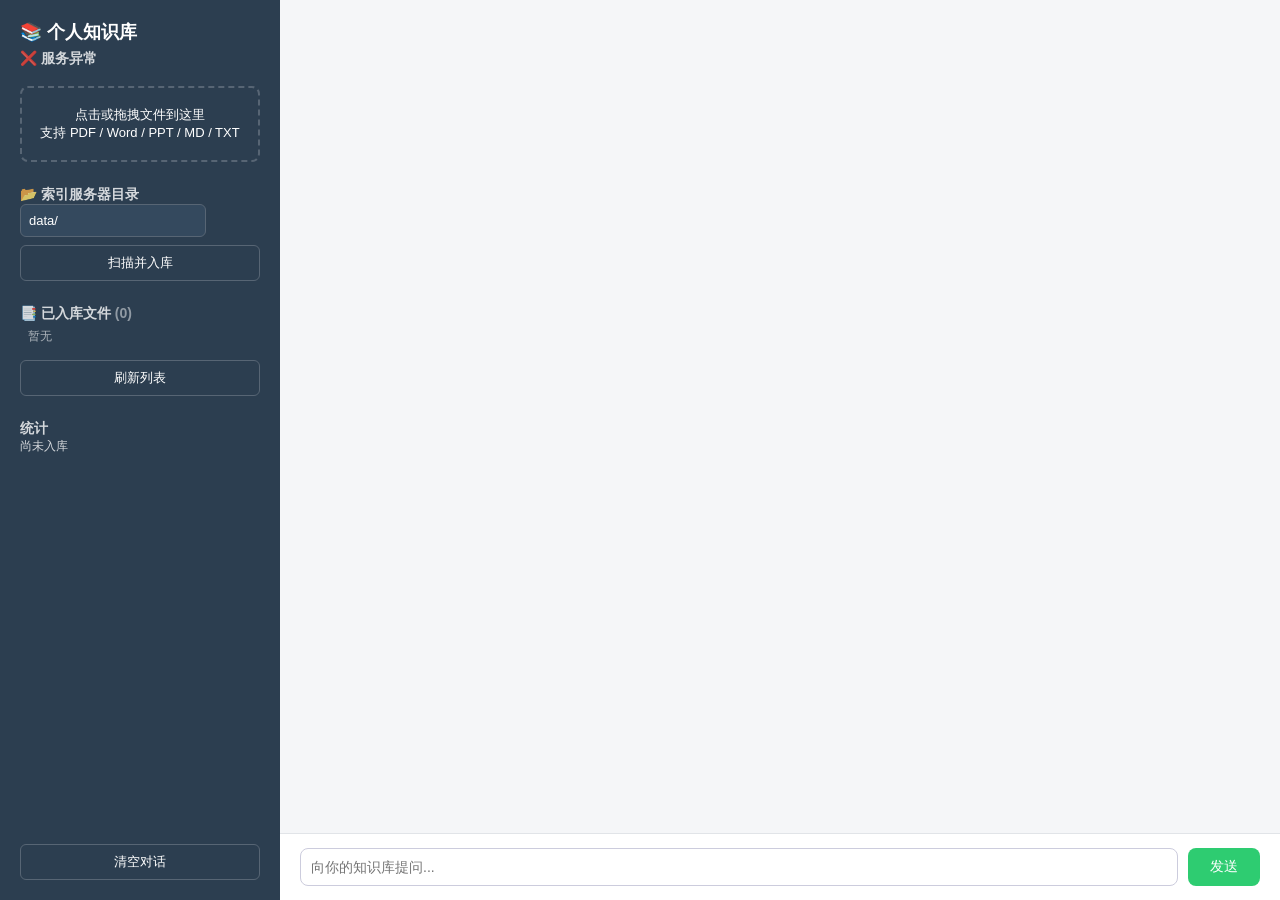
==== static/index.html @ 2c893674 "1" ====
<!DOCTYPE html>
<html lang="zh-CN">
<head>
<meta charset="UTF-8">
<title>个人知识库问答</title>
<style>
  * { box-sizing: border-box; margin: 0; padding: 0; }
  body { font-family: -apple-system, "PingFang SC", "Microsoft YaHei", sans-serif;
         background: #f5f6f8; color: #2c3e50; height: 100vh; display: flex; }
  #sidebar { width: 280px; background: #2c3e50; color: #fff; padding: 20px;
             display: flex; flex-direction: column; gap: 18px; overflow-y: auto; }
  #sidebar h1 { font-size: 18px; }
  #sidebar h2 { font-size: 14px; opacity: .8; margin-top: 6px; }
  .drop { border: 2px dashed #576574; border-radius: 8px; padding: 18px;
          text-align: center; cursor: pointer; transition: .2s; font-size: 13px; }
  .drop:hover, .drop.drag { background: #34495e; border-color: #fff; }
  .btn { background: #3498db; color: #fff; border: 0; padding: 8px 12px;
         border-radius: 6px; cursor: pointer; font-size: 13px; }
  .btn:hover { background: #2980b9; }
  .btn.ghost { background: transparent; border: 1px solid #576574; }
  input[type=text] { background: #34495e; color: #fff; border: 1px solid #576574;
                     padding: 8px; border-radius: 6px; font-size: 13px; }
  .file-list { list-style: none; font-size: 12px; max-height: 220px; overflow-y: auto; }
  .file-list li { display: flex; justify-content: space-between; padding: 5px 8px;
                  background: #34495e; border-radius: 4px; margin-bottom: 4px;
                  word-break: break-all; }
  .file-list .name { flex: 1; overflow: hidden; text-overflow: ellipsis;
                     white-space: nowrap; }
  .file-list .chunks { color: #95a5a6; font-size: 11px; margin-left: 6px; flex-shrink: 0; }
  #main { flex: 1; display: flex; flex-direction: column; }
  #chat { flex: 1; padding: 20px; overflow-y: auto; }
  .msg { max-width: 80%; padding: 12px 14px; border-radius: 10px; margin-bottom: 14px;
         line-height: 1.6; white-space: pre-wrap; word-break: break-word; }
  .user { background: #3498db; color: #fff; margin-left: auto; }
  .bot  { background: #fff; border: 1px solid #e1e4e8; }
  .sources { margin-top: 10px; padding-top: 10px; border-top: 1px dashed #ccd; font-size: 12px; }
  .src { background: #f8f9fa; border-left: 3px solid #3498db; padding: 6px 10px;
         margin: 6px 0; border-radius: 4px; }
  .meta { color: #888; font-size: 11px; margin-top: 6px; }
  #input-bar { padding: 14px 20px; background: #fff; border-top: 1px solid #e1e4e8;
               display: flex; gap: 10px; }
  #q { flex: 1; padding: 10px; border: 1px solid #ccd; border-radius: 8px;
       font-size: 14px; outline: none; }
  #send { background: #2ecc71; color: #fff; border: 0; padding: 10px 22px;
          border-radius: 8px; cursor: pointer; font-size: 14px; }
  #send:disabled { background: #95a5a6; cursor: not-allowed; }
  .toast { position: fixed; right: 20px; top: 20px; padding: 10px 14px;
           background: #2c3e50; color: #fff; border-radius: 6px; font-size: 13px;
           opacity: 0; transition: opacity .3s; pointer-events: none; z-index: 99; }
  .toast.show { opacity: 1; }
  .toast.err { background: #c0392b; }
</style>
</head>
<body>
<aside id="sidebar">
  <div>
    <h1>📚 个人知识库</h1>
    <h2 id="status">未连接</h2>
  </div>

  <div>
    <div class="drop" id="drop">点击或拖拽文件到这里<br>支持 PDF / Word / PPT / MD / TXT</div>
    <input type="file" id="file" multiple hidden
           accept=".pdf,.docx,.pptx,.md,.markdown,.txt">
  </div>

  <div>
    <h2>📂 索引服务器目录</h2>
    <input type="text" id="dirpath" placeholder="例如 data/ 或 /abs/path" value="data/">
    <button class="btn ghost" id="btnDir" style="margin-top:8px;width:100%">扫描并入库</button>
  </div>

  <div>
    <h2>📑 已入库文件 <span id="fileCount" style="opacity:.6">(0)</span></h2>
    <ul class="file-list" id="fileList"><li style="opacity:.6;background:transparent">暂无</li></ul>
    <button class="btn ghost" id="btnRefresh" style="margin-top:6px;width:100%">刷新列表</button>
  </div>

  <div>
    <h2>统计</h2>
    <div id="stats" style="font-size:12px;opacity:.8">尚未入库</div>
  </div>

  <button class="btn ghost" id="btnClear" style="margin-top:auto">清空对话</button>
</aside>

<section id="main">
  <div id="chat"></div>
  <div id="input-bar">
    <input id="q" placeholder="向你的知识库提问..." autocomplete="off">
    <button id="send">发送</button>
  </div>
</section>

<div class="toast" id="toast"></div>

<script>
const $ = id => document.getElementById(id);
const chatEl = $("chat");
const toast = (msg, isErr) => {
  const t = $("toast"); t.textContent = msg; t.className = "toast show" + (isErr ? " err" : "");
  setTimeout(() => t.className = "toast", 2200);
};

const history = [];

// ---------- 上传 ----------
const drop = $("drop");
const fileInput = $("file");
drop.onclick = () => fileInput.click();
drop.ondragover = e => { e.preventDefault(); drop.classList.add("drag"); };
drop.ondragleave = () => drop.classList.remove("drag");
drop.ondrop = e => {
  e.preventDefault(); drop.classList.remove("drag");
  const files = e.dataTransfer ? e.dataTransfer.files : e.target.files;
  if (files && files.length) uploadFiles(files);
};
fileInput.onchange = e => { if (e.target.files.length) uploadFiles(e.target.files); };

async function uploadFiles(files) {
  const fd = new FormData();
  for (const f of files) fd.append("files", f);
  toast("上传并入库中...");
  try {
    const r = await fetch("/upload/files", { method: "POST", body: fd });
    const data = await r.json();
    if (!r.ok) throw new Error(data.detail || "上传失败");
    const skip = (data.skipped_files || []).length;
    const msg = skip > 0
      ? `新入库 ${data.chunks_ingested} 个片段,跳过 ${skip} 个重复文件`
      : `入库 ${data.chunks_ingested} 个片段,共 ${data.total_entities} 条`;
    toast(msg);
    $("stats").textContent = `共 ${data.total_entities} 条向量`;
    refreshFiles();
  } catch (e) { toast(e.message, true); }
}

$("btnDir").onclick = async () => {
  const path = $("dirpath").value.trim();
  if (!path) return toast("请填路径", true);
  toast("扫描目录并入库...");
  try {
    const r = await fetch("/upload/dir", {
      method: "POST", headers: { "Content-Type": "application/json" },
      body: JSON.stringify({ path }),
    });
    const data = await r.json();
    if (!r.ok) throw new Error(data.detail || "失败");
    const skip = (data.skipped_files || []).length;
    const msg = skip > 0
      ? `新入库 ${data.chunks_ingested} 个片段,跳过 ${skip} 个已存在文件`
      : `从 ${data.ingested_from} 入库 ${data.chunks_ingested} 个片段`;
    toast(msg);
    $("stats").textContent = `共 ${data.total_entities} 条向量`;
    refreshFiles();
  } catch (e) { toast(e.message, true); }
};

// ---------- 已入库文件列表 ----------
async function refreshFiles() {
  try {
    const r = await fetch("/upload/files");
    const data = await r.json();
    const ul = $("fileList");
    $("fileCount").textContent = `(${data.file_count})`;
    $("stats").textContent = `共 ${data.total_chunks} 条向量 / ${data.file_count} 文件`;
    if (!data.files.length) {
      ul.innerHTML = '<li style="opacity:.6;background:transparent">暂无</li>';
      return;
    }
    ul.innerHTML = data.files.map(f =>
      `<li><span class="name" title="${escapeHtml(f.name)}">📄 ${escapeHtml(f.name)}</span>` +
      `<span class="chunks">${f.chunks}</span></li>`
    ).join("");
  } catch (e) { /* ignore */ }
}
$("btnRefresh").onclick = refreshFiles;

// ---------- 聊天 ----------
function append(role, text, extra = {}) {
  const div = document.createElement("div");
  div.className = "msg " + role;
  div.textContent = text;
  if (extra.sources && extra.sources.length) {
    const wrap = document.createElement("div"); wrap.className = "sources";
    wrap.innerHTML = "<b>📎 参考来源</b>";
    extra.sources.forEach(s => {
      const item = document.createElement("div"); item.className = "src";
      item.innerHTML =
        `[#${s.index}] <b>${escapeHtml(s.source)}</b> ` +
        `<span style="float:right;color:#888">score=${s.score}</span><br>` +
        `<span style="color:#555">${escapeHtml(s.content.slice(0, 200))}…</span>`;
      wrap.appendChild(item);
    });
    div.appendChild(wrap);
  }
  if (extra.meta) {
    const m = document.createElement("div"); m.className = "meta";
    m.textContent = `意图=${extra.meta.intent} | 召回=${extra.meta.raw_count} → 重排后=${extra.meta.after_count} | 改写: ${extra.meta.rewritten}`;
    div.appendChild(m);
  }
  chatEl.appendChild(div);
  chatEl.scrollTop = chatEl.scrollHeight;
}
function escapeHtml(s) { return s.replace(/[&<>]/g, c => ({ "&":"&amp;","<":"&lt;",">":"&gt;" }[c])); }

async function send() {
  const q = $("q").value.trim();
  if (!q) return;
  $("send").disabled = true;
  append("user", q);
  history.push({ role: "user", content: q });
  $("q").value = "";
  try {
    const r = await fetch("/chat", {
      method: "POST", headers: { "Content-Type": "application/json" },
      body: JSON.stringify({
        question: q,
        history: history.slice(-6).map(m => ({ role: m.role, content: m.content })),
      }),
    });
    const data = await r.json();
    if (!r.ok) throw new Error(data.detail || "请求失败");
    append("bot", data.answer, { sources: data.sources, meta: data.meta });
    history.push({ role: "assistant", content: data.answer });
  } catch (e) {
    append("bot", "⚠️ " + e.message);
  } finally {
    $("send").disabled = false;
    $("q").focus();
  }
}
$("send").onclick = send;
$("q").onkeydown = e => { if (e.key === "Enter") send(); };
$("btnClear").onclick = () => { chatEl.innerHTML = ""; history.length = 0; };

// 启动时 ping 一下,确认服务在
fetch("/docs").then(r => $("status").textContent = r.ok ? "✅ 服务正常" : "❌ 服务异常");
// 启动时拉一下已入库文件列表
refreshFiles();
</script>
</body>
</html>
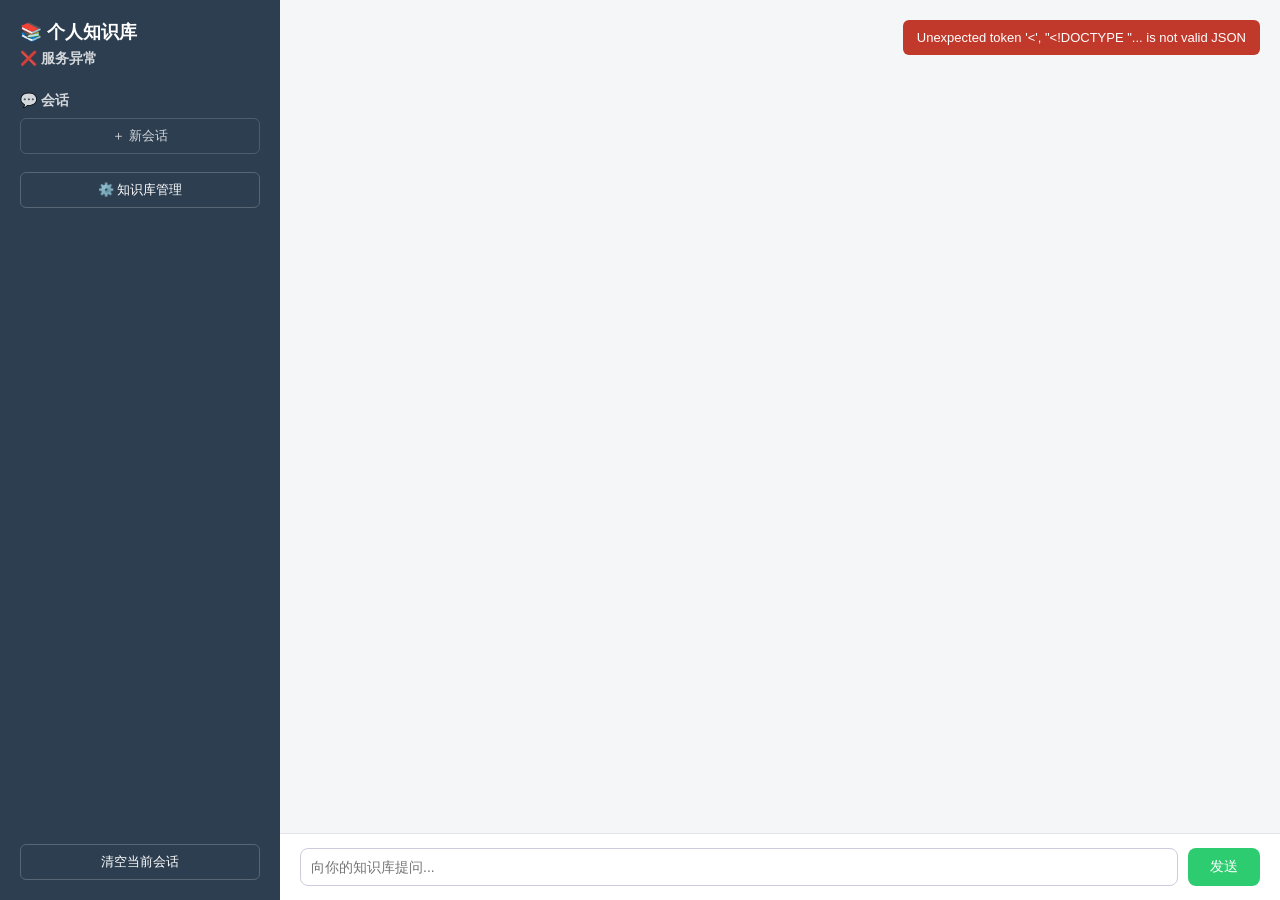
==== commit b35d2c77: "更新spec" ====
--- a/static/index.html
+++ b/static/index.html
@@ -3,53 +3,7 @@
 <head>
 <meta charset="UTF-8">
 <title>个人知识库问答</title>
-<style>
-  * { box-sizing: border-box; margin: 0; padding: 0; }
-  body { font-family: -apple-system, "PingFang SC", "Microsoft YaHei", sans-serif;
-         background: #f5f6f8; color: #2c3e50; height: 100vh; display: flex; }
-  #sidebar { width: 280px; background: #2c3e50; color: #fff; padding: 20px;
-             display: flex; flex-direction: column; gap: 18px; overflow-y: auto; }
-  #sidebar h1 { font-size: 18px; }
-  #sidebar h2 { font-size: 14px; opacity: .8; margin-top: 6px; }
-  .drop { border: 2px dashed #576574; border-radius: 8px; padding: 18px;
-          text-align: center; cursor: pointer; transition: .2s; font-size: 13px; }
-  .drop:hover, .drop.drag { background: #34495e; border-color: #fff; }
-  .btn { background: #3498db; color: #fff; border: 0; padding: 8px 12px;
-         border-radius: 6px; cursor: pointer; font-size: 13px; }
-  .btn:hover { background: #2980b9; }
-  .btn.ghost { background: transparent; border: 1px solid #576574; }
-  input[type=text] { background: #34495e; color: #fff; border: 1px solid #576574;
-                     padding: 8px; border-radius: 6px; font-size: 13px; }
-  .file-list { list-style: none; font-size: 12px; max-height: 220px; overflow-y: auto; }
-  .file-list li { display: flex; justify-content: space-between; padding: 5px 8px;
-                  background: #34495e; border-radius: 4px; margin-bottom: 4px;
-                  word-break: break-all; }
-  .file-list .name { flex: 1; overflow: hidden; text-overflow: ellipsis;
-                     white-space: nowrap; }
-  .file-list .chunks { color: #95a5a6; font-size: 11px; margin-left: 6px; flex-shrink: 0; }
-  #main { flex: 1; display: flex; flex-direction: column; }
-  #chat { flex: 1; padding: 20px; overflow-y: auto; }
-  .msg { max-width: 80%; padding: 12px 14px; border-radius: 10px; margin-bottom: 14px;
-         line-height: 1.6; white-space: pre-wrap; word-break: break-word; }
-  .user { background: #3498db; color: #fff; margin-left: auto; }
-  .bot  { background: #fff; border: 1px solid #e1e4e8; }
-  .sources { margin-top: 10px; padding-top: 10px; border-top: 1px dashed #ccd; font-size: 12px; }
-  .src { background: #f8f9fa; border-left: 3px solid #3498db; padding: 6px 10px;
-         margin: 6px 0; border-radius: 4px; }
-  .meta { color: #888; font-size: 11px; margin-top: 6px; }
-  #input-bar { padding: 14px 20px; background: #fff; border-top: 1px solid #e1e4e8;
-               display: flex; gap: 10px; }
-  #q { flex: 1; padding: 10px; border: 1px solid #ccd; border-radius: 8px;
-       font-size: 14px; outline: none; }
-  #send { background: #2ecc71; color: #fff; border: 0; padding: 10px 22px;
-          border-radius: 8px; cursor: pointer; font-size: 14px; }
-  #send:disabled { background: #95a5a6; cursor: not-allowed; }
-  .toast { position: fixed; right: 20px; top: 20px; padding: 10px 14px;
-           background: #2c3e50; color: #fff; border-radius: 6px; font-size: 13px;
-           opacity: 0; transition: opacity .3s; pointer-events: none; z-index: 99; }
-  .toast.show { opacity: 1; }
-  .toast.err { background: #c0392b; }
-</style>
+<link rel="stylesheet" href="/static/style.css">
 </head>
 <body>
 <aside id="sidebar">
@@ -59,29 +13,13 @@
   </div>
 
   <div>
-    <div class="drop" id="drop">点击或拖拽文件到这里<br>支持 PDF / Word / PPT / MD / TXT</div>
-    <input type="file" id="file" multiple hidden
-           accept=".pdf,.docx,.pptx,.md,.markdown,.txt">
+    <h2>💬 会话 <button class="btn ghost" id="btnNew" style="width:100%;margin-top:8px">＋ 新会话</button></h2>
+    <ul class="session-list" id="sessionList"></ul>
   </div>
 
-  <div>
-    <h2>📂 索引服务器目录</h2>
-    <input type="text" id="dirpath" placeholder="例如 data/ 或 /abs/path" value="data/">
-    <button class="btn ghost" id="btnDir" style="margin-top:8px;width:100%">扫描并入库</button>
-  </div>
+  <a class="btn ghost" href="/static/manage.html" style="text-align:center;text-decoration:none">⚙️ 知识库管理</a>
 
-  <div>
-    <h2>📑 已入库文件 <span id="fileCount" style="opacity:.6">(0)</span></h2>
-    <ul class="file-list" id="fileList"><li style="opacity:.6;background:transparent">暂无</li></ul>
-    <button class="btn ghost" id="btnRefresh" style="margin-top:6px;width:100%">刷新列表</button>
-  </div>
-
-  <div>
-    <h2>统计</h2>
-    <div id="stats" style="font-size:12px;opacity:.8">尚未入库</div>
-  </div>
-
-  <button class="btn ghost" id="btnClear" style="margin-top:auto">清空对话</button>
+  <button class="btn ghost" id="btnClear" style="margin-top:auto">清空当前会话</button>
 </aside>
 
 <section id="main">
@@ -94,137 +32,111 @@
 
 <div class="toast" id="toast"></div>
 
+<script src="/static/app.js"></script>
 <script>
 const $ = id => document.getElementById(id);
 const chatEl = $("chat");
-const toast = (msg, isErr) => {
-  const t = $("toast"); t.textContent = msg; t.className = "toast show" + (isErr ? " err" : "");
-  setTimeout(() => t.className = "toast", 2200);
+
+let currentSessionId = null;   // 当前会话(持久化在服务端,前端不再维护 history)
+
+// ---------- 会话列表 ----------
+async function refreshSessions(selectId = null) {
+  try {
+    const sessions = await SessionsAPI.list();
+    const ul = $("sessionList");
+    if (!sessions.length) {
+      ul.innerHTML = '<li class="empty">暂无会话</li>';
+      currentSessionId = null;
+      return;
+    }
+    ul.innerHTML = "";
+    for (const s of sessions) {
+      const li = document.createElement("li");
+      li.dataset.id = s.id;
+      if (s.id === (selectId || currentSessionId)) li.classList.add("active");
+      li.innerHTML =
+        `<span class="title" title="${escapeHtml(s.title)}">${escapeHtml(s.title)}</span>` +
+        `<span class="del" title="删除会话">✕</span>`;
+      li.onclick = e => {
+        if (e.target.classList.contains("del")) { removeSession(s.id); return; }
+        switchSession(s.id);
+      };
+      ul.appendChild(li);
+    }
+  } catch (e) { showToast(e.message, true); }
+}
+
+async function createSession() {
+  try {
+    const s = await SessionsAPI.create();
+    currentSessionId = s.id;
+    chatEl.innerHTML = "";
+    await refreshSessions(s.id);
+    showToast("已新建会话");
+  } catch (e) { showToast(e.message, true); }
+}
+
+async function removeSession(id) {
+  if (!confirm("删除该会话及其全部对话记录?")) return;
+  try {
+    await SessionsAPI.remove(id);
+    if (id === currentSessionId) {
+      currentSessionId = null;
+      chatEl.innerHTML = "";
+    }
+    await refreshSessions();
+    showToast("会话已删除");
+  } catch (e) { showToast(e.message, true); }
+}
+
+// ---------- 会话切换:拉历史渲染回显(与实时回答同一渲染路径) ----------
+async function switchSession(id) {
+  currentSessionId = id;
+  chatEl.innerHTML = "";
+  try {
+    const msgs = await SessionsAPI.messages(id);
+    for (const m of msgs) chatEl.insertAdjacentHTML("beforeend", messageHtml(m));
+    chatEl.scrollTop = chatEl.scrollHeight;
+  } catch (e) { showToast(e.message, true); }
+  await refreshSessions(id);
+}
+
+$("btnNew").onclick = createSession;
+$("btnClear").onclick = async () => {
+  if (!currentSessionId) return showToast("当前没有会话", true);
+  if (!confirm("清空当前会话的全部对话?")) return;
+  try {
+    await SessionsAPI.clear(currentSessionId);
+    chatEl.innerHTML = "";
+    showToast("会话已清空");
+  } catch (e) { showToast(e.message, true); }
 };
 
-const history = [];
-
-// ---------- 上传 ----------
-const drop = $("drop");
-const fileInput = $("file");
-drop.onclick = () => fileInput.click();
-drop.ondragover = e => { e.preventDefault(); drop.classList.add("drag"); };
-drop.ondragleave = () => drop.classList.remove("drag");
-drop.ondrop = e => {
-  e.preventDefault(); drop.classList.remove("drag");
-  const files = e.dataTransfer ? e.dataTransfer.files : e.target.files;
-  if (files && files.length) uploadFiles(files);
-};
-fileInput.onchange = e => { if (e.target.files.length) uploadFiles(e.target.files); };
-
-async function uploadFiles(files) {
-  const fd = new FormData();
-  for (const f of files) fd.append("files", f);
-  toast("上传并入库中...");
-  try {
-    const r = await fetch("/upload/files", { method: "POST", body: fd });
-    const data = await r.json();
-    if (!r.ok) throw new Error(data.detail || "上传失败");
-    const skip = (data.skipped_files || []).length;
-    const msg = skip > 0
-      ? `新入库 ${data.chunks_ingested} 个片段,跳过 ${skip} 个重复文件`
-      : `入库 ${data.chunks_ingested} 个片段,共 ${data.total_entities} 条`;
-    toast(msg);
-    $("stats").textContent = `共 ${data.total_entities} 条向量`;
-    refreshFiles();
-  } catch (e) { toast(e.message, true); }
-}
-
-$("btnDir").onclick = async () => {
-  const path = $("dirpath").value.trim();
-  if (!path) return toast("请填路径", true);
-  toast("扫描目录并入库...");
-  try {
-    const r = await fetch("/upload/dir", {
-      method: "POST", headers: { "Content-Type": "application/json" },
-      body: JSON.stringify({ path }),
-    });
-    const data = await r.json();
-    if (!r.ok) throw new Error(data.detail || "失败");
-    const skip = (data.skipped_files || []).length;
-    const msg = skip > 0
-      ? `新入库 ${data.chunks_ingested} 个片段,跳过 ${skip} 个已存在文件`
-      : `从 ${data.ingested_from} 入库 ${data.chunks_ingested} 个片段`;
-    toast(msg);
-    $("stats").textContent = `共 ${data.total_entities} 条向量`;
-    refreshFiles();
-  } catch (e) { toast(e.message, true); }
-};
-
-// ---------- 已入库文件列表 ----------
-async function refreshFiles() {
-  try {
-    const r = await fetch("/upload/files");
-    const data = await r.json();
-    const ul = $("fileList");
-    $("fileCount").textContent = `(${data.file_count})`;
-    $("stats").textContent = `共 ${data.total_chunks} 条向量 / ${data.file_count} 文件`;
-    if (!data.files.length) {
-      ul.innerHTML = '<li style="opacity:.6;background:transparent">暂无</li>';
-      return;
-    }
-    ul.innerHTML = data.files.map(f =>
-      `<li><span class="name" title="${escapeHtml(f.name)}">📄 ${escapeHtml(f.name)}</span>` +
-      `<span class="chunks">${f.chunks}</span></li>`
-    ).join("");
-  } catch (e) { /* ignore */ }
-}
-$("btnRefresh").onclick = refreshFiles;
-
 // ---------- 聊天 ----------
-function append(role, text, extra = {}) {
-  const div = document.createElement("div");
-  div.className = "msg " + role;
-  div.textContent = text;
-  if (extra.sources && extra.sources.length) {
-    const wrap = document.createElement("div"); wrap.className = "sources";
-    wrap.innerHTML = "<b>📎 参考来源</b>";
-    extra.sources.forEach(s => {
-      const item = document.createElement("div"); item.className = "src";
-      item.innerHTML =
-        `[#${s.index}] <b>${escapeHtml(s.source)}</b> ` +
-        `<span style="float:right;color:#888">score=${s.score}</span><br>` +
-        `<span style="color:#555">${escapeHtml(s.content.slice(0, 200))}…</span>`;
-      wrap.appendChild(item);
-    });
-    div.appendChild(wrap);
-  }
-  if (extra.meta) {
-    const m = document.createElement("div"); m.className = "meta";
-    m.textContent = `意图=${extra.meta.intent} | 召回=${extra.meta.raw_count} → 重排后=${extra.meta.after_count} | 改写: ${extra.meta.rewritten}`;
-    div.appendChild(m);
-  }
-  chatEl.appendChild(div);
-  chatEl.scrollTop = chatEl.scrollHeight;
-}
-function escapeHtml(s) { return s.replace(/[&<>]/g, c => ({ "&":"&amp;","<":"&lt;",">":"&gt;" }[c])); }
-
 async function send() {
   const q = $("q").value.trim();
   if (!q) return;
+  if (!currentSessionId) {
+    const s = await SessionsAPI.create();
+    currentSessionId = s.id;
+    await refreshSessions(s.id);
+  }
   $("send").disabled = true;
-  append("user", q);
-  history.push({ role: "user", content: q });
+  chatEl.insertAdjacentHTML("beforeend", `<div class="msg user">${escapeHtml(q)}</div>`);
   $("q").value = "";
+  chatEl.scrollTop = chatEl.scrollHeight;
   try {
     const r = await fetch("/chat", {
       method: "POST", headers: { "Content-Type": "application/json" },
-      body: JSON.stringify({
-        question: q,
-        history: history.slice(-6).map(m => ({ role: m.role, content: m.content })),
-      }),
+      body: JSON.stringify({ question: q, session_id: currentSessionId }),
     });
     const data = await r.json();
     if (!r.ok) throw new Error(data.detail || "请求失败");
-    append("bot", data.answer, { sources: data.sources, meta: data.meta });
-    history.push({ role: "assistant", content: data.answer });
+    chatEl.insertAdjacentHTML("beforeend", messageHtml(
+      { role: "assistant", content: data.answer, sources: data.sources, meta: data.meta }));
+    chatEl.scrollTop = chatEl.scrollHeight;
   } catch (e) {
-    append("bot", "⚠️ " + e.message);
+    chatEl.insertAdjacentHTML("beforeend", `<div class="msg bot">⚠️ ${escapeHtml(e.message)}</div>`);
   } finally {
     $("send").disabled = false;
     $("q").focus();
@@ -232,12 +144,18 @@
 }
 $("send").onclick = send;
 $("q").onkeydown = e => { if (e.key === "Enter") send(); };
-$("btnClear").onclick = () => { chatEl.innerHTML = ""; history.length = 0; };
 
-// 启动时 ping 一下,确认服务在
+// ---------- 启动 ----------
 fetch("/docs").then(r => $("status").textContent = r.ok ? "✅ 服务正常" : "❌ 服务异常");
-// 启动时拉一下已入库文件列表
-refreshFiles();
+(async () => {
+  await refreshSessions();
+  // 无会话时自动建一个,保证打开即可提问;有会话则自动选最近活跃的并回显
+  if (!currentSessionId) {
+    const sessions = await SessionsAPI.list().catch(() => []);
+    if (sessions.length) await switchSession(sessions[0].id);
+    else await createSession();
+  }
+})();
 </script>
 </body>
-</html>+</html>
--- a/static/style.css
+++ b/static/style.css
@@ -0,0 +1,125 @@
+/* 共享样式 —— index.html(聊天)与 manage.html(管理页)两页共用 */
+* { box-sizing: border-box; margin: 0; padding: 0; }
+body { font-family: -apple-system, "PingFang SC", "Microsoft YaHei", sans-serif;
+       background: #f5f6f8; color: #2c3e50; height: 100vh; display: flex; }
+
+/* ---------- 侧边栏 ---------- */
+#sidebar { width: 280px; background: #2c3e50; color: #fff; padding: 20px;
+           display: flex; flex-direction: column; gap: 18px; overflow-y: auto; }
+#sidebar h1 { font-size: 18px; }
+#sidebar h2 { font-size: 14px; opacity: .8; margin-top: 6px; }
+
+/* ---------- 通用控件 ---------- */
+.btn { background: #3498db; color: #fff; border: 0; padding: 8px 12px;
+       border-radius: 6px; cursor: pointer; font-size: 13px; }
+.btn:hover { background: #2980b9; }
+.btn.ghost { background: transparent; border: 1px solid #576574; }
+.btn.danger { background: transparent; border: 1px solid #576574; color: #e74c3c; }
+.btn.danger:hover { border-color: #e74c3c; }
+input[type=text] { background: #34495e; color: #fff; border: 1px solid #576574;
+                   padding: 8px; border-radius: 6px; font-size: 13px; }
+
+/* ---------- 上传区(管理页) ---------- */
+.drop { border: 2px dashed #576574; border-radius: 8px; padding: 18px;
+        text-align: center; cursor: pointer; transition: .2s; font-size: 13px; }
+.drop:hover, .drop.drag { background: #34495e; border-color: #fff; }
+
+/* ---------- 文件列表(管理页) ---------- */
+.file-list { list-style: none; font-size: 12px; max-height: 320px; overflow-y: auto; }
+.file-list li { display: flex; justify-content: space-between; align-items: center; padding: 5px 8px;
+                background: #34495e; border-radius: 4px; margin-bottom: 4px;
+                word-break: break-all; }
+.file-list .name { flex: 1; overflow: hidden; text-overflow: ellipsis;
+                   white-space: nowrap; }
+.file-list .chunks { color: #95a5a6; font-size: 11px; margin-left: 6px; flex-shrink: 0; }
+.file-list .view-md { color: #3498db; cursor: pointer; flex-shrink: 0; margin-left: 8px;
+                      font-size: 11px; text-decoration: underline; }
+.file-list .view-md:hover { color: #5dade2; }
+
+/* ---------- 会话列表(首页) ---------- */
+.session-list { list-style: none; font-size: 12px; max-height: 320px; overflow-y: auto; }
+.session-list li { display: flex; justify-content: space-between; align-items: center;
+                   padding: 7px 9px; background: #34495e; border-radius: 4px;
+                   margin-bottom: 4px; cursor: pointer; transition: .15s; }
+.session-list li:hover { background: #3d5567; }
+.session-list li.active { background: #3498db; }
+.session-list .title { flex: 1; overflow: hidden; text-overflow: ellipsis; white-space: nowrap; }
+.session-list .del { color: #95a5a6; cursor: pointer; flex-shrink: 0; padding: 0 3px; }
+.session-list .del:hover { color: #e74c3c; }
+.session-list .empty { opacity: .6; background: transparent; cursor: default; }
+
+/* ---------- 聊天区 ---------- */
+#main { flex: 1; display: flex; flex-direction: column; }
+#chat { flex: 1; padding: 20px; overflow-y: auto; }
+.msg { max-width: 80%; padding: 12px 14px; border-radius: 10px; margin-bottom: 14px;
+       line-height: 1.6; white-space: pre-wrap; word-break: break-word; }
+.msg .chat-img, .hist-item .chat-img { max-width: 100%; height: auto; display: block;
+       margin: 8px 0; border-radius: 8px; }
+.user { background: #3498db; color: #fff; margin-left: auto; }
+.bot  { background: #fff; border: 1px solid #e1e4e8; }
+.sources { margin-top: 10px; padding-top: 10px; border-top: 1px dashed #ccd; font-size: 12px; }
+.src { background: #f8f9fa; border-left: 3px solid #3498db; padding: 6px 10px;
+       margin: 6px 0; border-radius: 4px; }
+.meta { color: #888; font-size: 11px; margin-top: 6px; }
+
+/* ---------- 输入栏(首页) ---------- */
+#input-bar { padding: 14px 20px; background: #fff; border-top: 1px solid #e1e4e8;
+             display: flex; gap: 10px; }
+#q { flex: 1; padding: 10px; border: 1px solid #ccd; border-radius: 8px;
+     font-size: 14px; outline: none; }
+#send { background: #2ecc71; color: #fff; border: 0; padding: 10px 22px;
+        border-radius: 8px; cursor: pointer; font-size: 14px; }
+#send:disabled { background: #95a5a6; cursor: not-allowed; }
+
+/* ---------- 管理页 ---------- */
+#content { flex: 1; padding: 24px 32px; overflow-y: auto; }
+.tabs { display: flex; gap: 8px; margin-bottom: 20px; }
+.tab { padding: 9px 20px; background: #e8eaed; border: 0; border-radius: 8px 8px 0 0;
+       cursor: pointer; font-size: 14px; color: #555; }
+.tab.active { background: #fff; color: #2c3e50; font-weight: 600;
+              border: 1px solid #e1e4e8; border-bottom: 0; }
+.panel { display: none; background: #fff; border: 1px solid #e1e4e8;
+         border-radius: 0 10px 10px 10px; padding: 22px; }
+.panel.active { display: block; }
+.panel h3 { font-size: 14px; margin: 18px 0 10px; }
+.panel h3:first-child { margin-top: 0; }
+.notice { background: #fef5e7; border: 1px solid #f5cba7; color: #935116;
+          border-radius: 6px; padding: 9px 13px; font-size: 12px; margin-bottom: 14px; }
+.stat { font-size: 13px; color: #666; margin-top: 12px; }
+
+/* ---------- 问答历史(管理页) ---------- */
+.history-wrap { display: flex; gap: 18px; }
+.history-sessions { width: 220px; flex-shrink: 0; }
+.history-msgs { flex: 1; min-width: 0; }
+.hist-item { border: 1px solid #e1e4e8; border-radius: 8px; padding: 12px 14px;
+             margin-bottom: 10px; background: #fafbfc; }
+.hist-item .q { font-weight: 600; margin-bottom: 6px; }
+.hist-item .a { line-height: 1.6; white-space: pre-wrap; word-break: break-word; }
+.hist-item details { margin-top: 8px; font-size: 12px; }
+.hist-item summary { cursor: pointer; color: #3498db; }
+.empty-hint { color: #999; font-size: 13px; text-align: center; padding: 30px 0; }
+
+/* ---------- 转换产物弹层 ---------- */
+.md-overlay { display: none; position: fixed; inset: 0; background: rgba(0,0,0,.45);
+              z-index: 100; align-items: center; justify-content: center; }
+.md-overlay.show { display: flex; }
+.md-box { background: #fff; width: 78vw; height: 82vh; border-radius: 10px;
+          display: flex; flex-direction: column; overflow: hidden; }
+.md-box header { display: flex; justify-content: space-between; align-items: center;
+                 padding: 12px 18px; border-bottom: 1px solid #e1e4e8; font-size: 14px; }
+.md-box header .close { cursor: pointer; border: 0; background: none; font-size: 18px; color: #666; }
+.md-box pre { flex: 1; overflow: auto; padding: 18px; font-size: 12.5px;
+              line-height: 1.7; white-space: pre-wrap; word-break: break-word;
+              background: #f8f9fa; }
+.md-box .md-render { flex: 1; overflow: auto; padding: 18px; font-size: 13px;
+              line-height: 1.7; background: #f8f9fa; white-space: pre-wrap;
+              word-break: break-word; }
+.md-box .md-render img { max-width: 100%; height: auto; display: block;
+              margin: 12px auto; border-radius: 6px; box-shadow: 0 1px 4px rgba(0,0,0,.1); }
+
+/* ---------- toast ---------- */
+.toast { position: fixed; right: 20px; top: 20px; padding: 10px 14px;
+         background: #2c3e50; color: #fff; border-radius: 6px; font-size: 13px;
+         opacity: 0; transition: opacity .3s; pointer-events: none; z-index: 99; }
+.toast.show { opacity: 1; }
+.toast.err { background: #c0392b; }
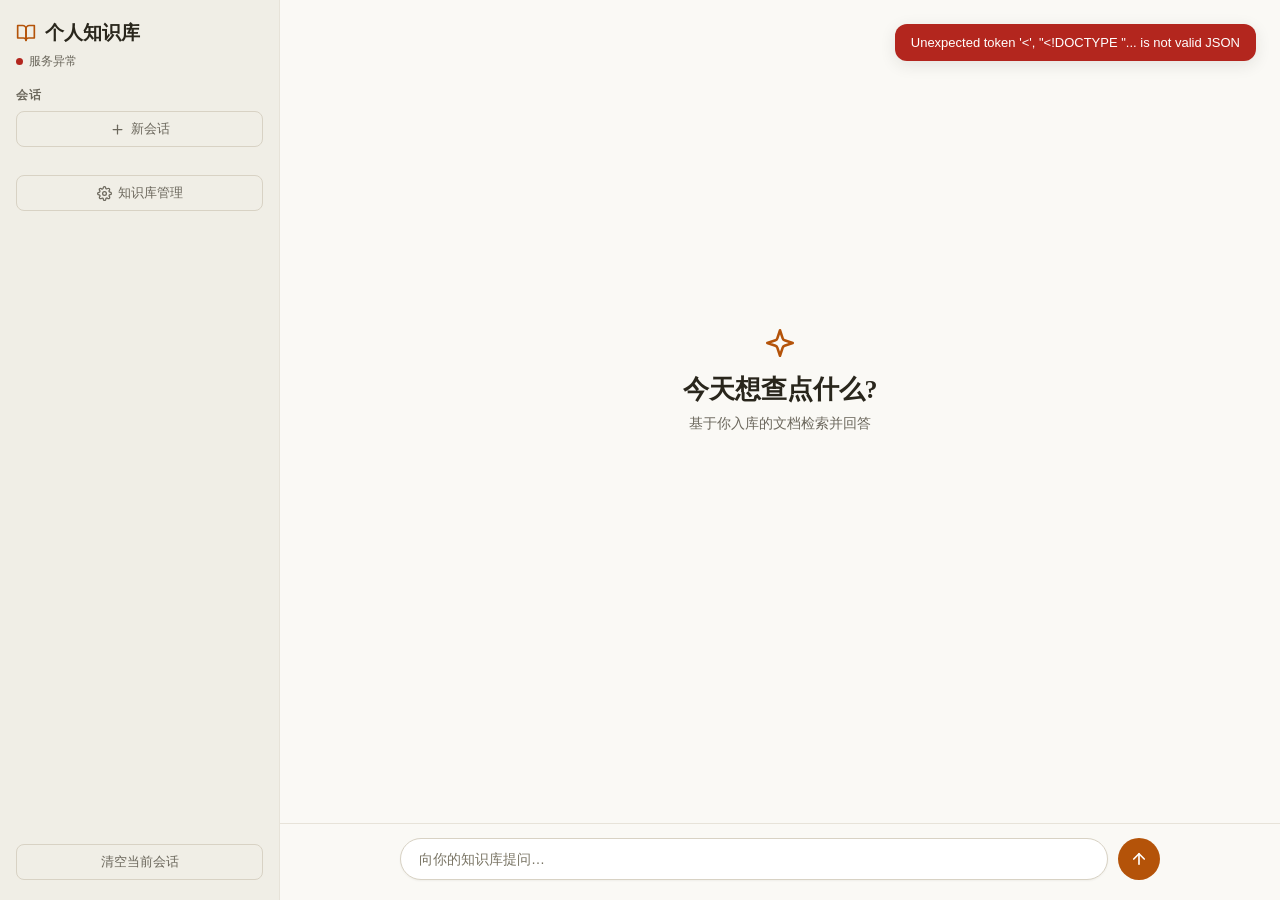
==== commit 0e13b50f: "改样式" ====
--- a/static/index.html
+++ b/static/index.html
@@ -7,26 +7,34 @@
 </head>
 <body>
 <aside id="sidebar">
-  <div>
-    <h1>📚 个人知识库</h1>
-    <h2 id="status">未连接</h2>
+  <div class="brand">
+    <h1><svg class="ic" viewBox="0 0 24 24" fill="none" stroke="currentColor" stroke-width="2" stroke-linecap="round" stroke-linejoin="round"><path d="M2 3h6a4 4 0 0 1 4 4v14a3 3 0 0 0-3-3H2z"/><path d="M22 3h-6a4 4 0 0 0-4 4v14a3 3 0 0 1 3-3h7z"/></svg>个人知识库</h1>
+    <div id="status">未连接</div>
   </div>
 
-  <div>
-    <h2>💬 会话 <button class="btn ghost" id="btnNew" style="width:100%;margin-top:8px">＋ 新会话</button></h2>
+  <div class="side-section">
+    <div class="side-title">会话</div>
+    <button class="btn ghost btn-block" id="btnNew"><svg class="ic" viewBox="0 0 24 24" fill="none" stroke="currentColor" stroke-width="2" stroke-linecap="round"><path d="M12 5v14"/><path d="M5 12h14"/></svg>新会话</button>
     <ul class="session-list" id="sessionList"></ul>
   </div>
 
-  <a class="btn ghost" href="/static/manage.html" style="text-align:center;text-decoration:none">⚙️ 知识库管理</a>
+  <a class="btn ghost btn-block" href="/static/manage.html"><svg class="ic" viewBox="0 0 24 24" fill="none" stroke="currentColor" stroke-width="2" stroke-linecap="round" stroke-linejoin="round"><circle cx="12" cy="12" r="3"/><path d="M19.4 15a1.65 1.65 0 0 0 .33 1.82l.06.06a2 2 0 1 1-2.83 2.83l-.06-.06a1.65 1.65 0 0 0-1.82-.33 1.65 1.65 0 0 0-1 1.51V21a2 2 0 1 1-4 0v-.09a1.65 1.65 0 0 0-1-1.51 1.65 1.65 0 0 0-1.82.33l-.06.06a2 2 0 1 1-2.83-2.83l.06-.06a1.65 1.65 0 0 0 .33-1.82 1.65 1.65 0 0 0-1.51-1H3a2 2 0 1 1 0-4h.09a1.65 1.65 0 0 0 1.51-1 1.65 1.65 0 0 0-.33-1.82l-.06-.06a2 2 0 1 1 2.83-2.83l.06.06a1.65 1.65 0 0 0 1.82.33h.01a1.65 1.65 0 0 0 1-1.51V3a2 2 0 1 1 4 0v.09a1.65 1.65 0 0 0 1 1.51h.01a1.65 1.65 0 0 0 1.82-.33l.06-.06a2 2 0 1 1 2.83 2.83l-.06.06a1.65 1.65 0 0 0-.33 1.82v.01a1.65 1.65 0 0 0 1.51 1H21a2 2 0 1 1 0 4h-.09a1.65 1.65 0 0 0-1.51 1z"/></svg>知识库管理</a>
 
-  <button class="btn ghost" id="btnClear" style="margin-top:auto">清空当前会话</button>
+  <button class="btn ghost btn-block" id="btnClear">清空当前会话</button>
 </aside>
 
 <section id="main">
   <div id="chat"></div>
+  <div id="empty-hero">
+    <svg class="ic" viewBox="0 0 24 24" fill="none" stroke="currentColor" stroke-width="1.8" stroke-linecap="round" stroke-linejoin="round"><path d="M12 3l1.9 5.8a2 2 0 0 0 1.3 1.3L21 12l-5.8 1.9a2 2 0 0 0-1.3 1.3L12 21l-1.9-5.8a2 2 0 0 0-1.3-1.3L3 12l5.8-1.9a2 2 0 0 0 1.3-1.3z"/></svg>
+    <h2>今天想查点什么?</h2>
+    <p>基于你入库的文档检索并回答</p>
+  </div>
   <div id="input-bar">
-    <input id="q" placeholder="向你的知识库提问..." autocomplete="off">
-    <button id="send">发送</button>
+    <div class="input-wrap">
+      <input id="q" placeholder="向你的知识库提问…" autocomplete="off">
+      <button id="send" title="发送" aria-label="发送"><svg class="ic" viewBox="0 0 24 24" fill="none" stroke="currentColor" stroke-width="2.2" stroke-linecap="round" stroke-linejoin="round"><path d="M12 19V5"/><path d="M5 12l7-7 7 7"/></svg></button>
+    </div>
   </div>
 </section>
 
@@ -38,6 +46,11 @@
 const chatEl = $("chat");
 
 let currentSessionId = null;   // 当前会话(持久化在服务端,前端不再维护 history)
+
+// 空状态问候:无消息时顶替聊天区展示(问候节点是 #chat 的兄弟,避免被 innerHTML 清空)
+function syncHero() {
+  $("main").classList.toggle("empty", chatEl.children.length === 0);
+}
 
 // ---------- 会话列表 ----------
 async function refreshSessions(selectId = null) {
@@ -74,6 +87,7 @@
     await refreshSessions(s.id);
     showToast("已新建会话");
   } catch (e) { showToast(e.message, true); }
+  syncHero();
 }
 
 async function removeSession(id) {
@@ -87,6 +101,7 @@
     await refreshSessions();
     showToast("会话已删除");
   } catch (e) { showToast(e.message, true); }
+  syncHero();
 }
 
 // ---------- 会话切换:拉历史渲染回显(与实时回答同一渲染路径) ----------
@@ -99,6 +114,7 @@
     chatEl.scrollTop = chatEl.scrollHeight;
   } catch (e) { showToast(e.message, true); }
   await refreshSessions(id);
+  syncHero();
 }
 
 $("btnNew").onclick = createSession;
@@ -110,6 +126,7 @@
     chatEl.innerHTML = "";
     showToast("会话已清空");
   } catch (e) { showToast(e.message, true); }
+  syncHero();
 };
 
 // ---------- 聊天 ----------
@@ -123,6 +140,7 @@
   }
   $("send").disabled = true;
   chatEl.insertAdjacentHTML("beforeend", `<div class="msg user">${escapeHtml(q)}</div>`);
+  $("main").classList.remove("empty");
   $("q").value = "";
   chatEl.scrollTop = chatEl.scrollHeight;
   try {
@@ -136,7 +154,8 @@
       { role: "assistant", content: data.answer, sources: data.sources, meta: data.meta }));
     chatEl.scrollTop = chatEl.scrollHeight;
   } catch (e) {
-    chatEl.insertAdjacentHTML("beforeend", `<div class="msg bot">⚠️ ${escapeHtml(e.message)}</div>`);
+    chatEl.insertAdjacentHTML("beforeend",
+      `<div class="msg bot msg-error">${SVG.alert}${escapeHtml(e.message)}</div>`);
   } finally {
     $("send").disabled = false;
     $("q").focus();
@@ -146,7 +165,12 @@
 $("q").onkeydown = e => { if (e.key === "Enter") send(); };
 
 // ---------- 启动 ----------
-fetch("/docs").then(r => $("status").textContent = r.ok ? "✅ 服务正常" : "❌ 服务异常");
+fetch("/docs").then(r => {
+  const st = $("status");
+  st.textContent = r.ok ? "服务正常" : "服务异常";
+  st.classList.toggle("ok", r.ok);
+  st.classList.toggle("err", !r.ok);
+});
 (async () => {
   await refreshSessions();
   // 无会话时自动建一个,保证打开即可提问;有会话则自动选最近活跃的并回显
--- a/static/style.css
+++ b/static/style.css
@@ -1,125 +1,260 @@
-/* 共享样式 —— index.html(聊天)与 manage.html(管理页)两页共用 */
+/* 共享样式 —— index.html(聊天)与 manage.html(管理页)两页共用
+   暖色极简体系:令牌先行,组件按「共享 / 聊天页 / 管理页」分段,禁止跨上下文复用深色规则 */
+
+/* ========== 1. 设计令牌 ========== */
+:root {
+  /* 配色 */
+  --bg: #FAF9F5;             /* 页面米白底 */
+  --bg-sidebar: #F0EEE6;     /* 侧边栏浅暖灰 */
+  --surface: #FFFFFF;        /* 卡片面 */
+  --surface-hover: #F5F3EE;  /* 卡片悬停 */
+  --text: #29261C;           /* 正文近黑暖 */
+  --text-secondary: #6B675C; /* 次要文字(白/米白底上 ≥4.5:1) */
+  --accent: #B45309;         /* 暖棕主色 */
+  --accent-hover: #92400E;
+  --accent-soft: #F6E8D8;    /* 主色淡底 */
+  --border: #E7E3D9;         /* 常规描边 */
+  --border-strong: #D8D2C4;  /* 输入框/ghost 按钮描边 */
+  --danger: #B3261E;
+  --notice-bg: #FFF7E8;      /* MinerU 提示暖底 */
+  --notice-border: #F0D9A8;
+  --notice-text: #7A4E10;
+  /* 圆角 */
+  --radius-sm: 8px;
+  --radius-md: 12px;
+  --radius-lg: 16px;
+  --radius-full: 999px;
+  /* 阴影 */
+  --shadow-sm: 0 1px 2px rgba(41, 38, 28, .05);
+  --shadow-md: 0 4px 16px rgba(41, 38, 28, .10);
+  /* 字体 */
+  --font-serif: Georgia, "Times New Roman", "Songti SC", "Noto Serif SC", "SimSun", serif;
+  --font-sans: -apple-system, BlinkMacSystemFont, "PingFang SC", "Microsoft YaHei", "Segoe UI", sans-serif;
+}
+
+/* ========== 2. 基础 ========== */
 * { box-sizing: border-box; margin: 0; padding: 0; }
-body { font-family: -apple-system, "PingFang SC", "Microsoft YaHei", sans-serif;
-       background: #f5f6f8; color: #2c3e50; height: 100vh; display: flex; }
-
-/* ---------- 侧边栏 ---------- */
-#sidebar { width: 280px; background: #2c3e50; color: #fff; padding: 20px;
+body { font-family: var(--font-sans); font-size: 14px; background: var(--bg);
+       color: var(--text); height: 100vh; display: flex; }
+
+::-webkit-scrollbar { width: 8px; height: 8px; }
+::-webkit-scrollbar-thumb { background: var(--border-strong); border-radius: 4px; }
+::-webkit-scrollbar-thumb:hover { background: #C6BFAE; }
+::-webkit-scrollbar-track { background: transparent; }
+
+/* ========== 3. 通用控件 ========== */
+.btn { background: var(--accent); color: #fff; border: 0; padding: 8px 14px;
+       border-radius: var(--radius-sm); cursor: pointer; font-size: 13px;
+       transition: background .15s; }
+.btn:hover { background: var(--accent-hover); }
+.btn.ghost { background: transparent; border: 1px solid var(--border-strong);
+             color: var(--text-secondary); }
+.btn.ghost:hover { background: var(--surface-hover); border-color: #C6BFAE; color: var(--text); }
+.btn.danger { background: transparent; border: 1px solid var(--border-strong); color: var(--danger); }
+.btn.danger:hover { border-color: var(--danger); background: #FBEFEE; }
+.btn-block { width: 100%; text-align: center; text-decoration: none;
+             display: flex; align-items: center; justify-content: center; gap: 6px; }
+
+input[type=text] { background: var(--surface); color: var(--text);
+                   border: 1px solid var(--border-strong); padding: 9px 12px;
+                   border-radius: var(--radius-sm); font-size: 13px; outline: none;
+                   transition: border-color .15s, box-shadow .15s; }
+input[type=text]:focus { border-color: var(--accent);
+                         box-shadow: 0 0 0 3px rgba(180, 83, 9, .12); }
+input[type=text]::placeholder { color: #7A7565; }
+
+/* 内联 SVG 图标:跟随文字色 */
+.ic { width: 15px; height: 15px; flex-shrink: 0; vertical-align: -2px; }
+
+/* ========== 4. 侧边栏(两页共用) ========== */
+#sidebar { width: 280px; flex-shrink: 0; background: var(--bg-sidebar);
+           border-right: 1px solid var(--border); padding: 20px 16px;
            display: flex; flex-direction: column; gap: 18px; overflow-y: auto; }
-#sidebar h1 { font-size: 18px; }
-#sidebar h2 { font-size: 14px; opacity: .8; margin-top: 6px; }
-
-/* ---------- 通用控件 ---------- */
-.btn { background: #3498db; color: #fff; border: 0; padding: 8px 12px;
-       border-radius: 6px; cursor: pointer; font-size: 13px; }
-.btn:hover { background: #2980b9; }
-.btn.ghost { background: transparent; border: 1px solid #576574; }
-.btn.danger { background: transparent; border: 1px solid #576574; color: #e74c3c; }
-.btn.danger:hover { border-color: #e74c3c; }
-input[type=text] { background: #34495e; color: #fff; border: 1px solid #576574;
-                   padding: 8px; border-radius: 6px; font-size: 13px; }
-
-/* ---------- 上传区(管理页) ---------- */
-.drop { border: 2px dashed #576574; border-radius: 8px; padding: 18px;
-        text-align: center; cursor: pointer; transition: .2s; font-size: 13px; }
-.drop:hover, .drop.drag { background: #34495e; border-color: #fff; }
-
-/* ---------- 文件列表(管理页) ---------- */
-.file-list { list-style: none; font-size: 12px; max-height: 320px; overflow-y: auto; }
-.file-list li { display: flex; justify-content: space-between; align-items: center; padding: 5px 8px;
-                background: #34495e; border-radius: 4px; margin-bottom: 4px;
-                word-break: break-all; }
-.file-list .name { flex: 1; overflow: hidden; text-overflow: ellipsis;
-                   white-space: nowrap; }
-.file-list .chunks { color: #95a5a6; font-size: 11px; margin-left: 6px; flex-shrink: 0; }
-.file-list .view-md { color: #3498db; cursor: pointer; flex-shrink: 0; margin-left: 8px;
-                      font-size: 11px; text-decoration: underline; }
-.file-list .view-md:hover { color: #5dade2; }
-
-/* ---------- 会话列表(首页) ---------- */
-.session-list { list-style: none; font-size: 12px; max-height: 320px; overflow-y: auto; }
+#sidebar .brand h1 { font-family: var(--font-serif); font-size: 19px; font-weight: 700;
+                     display: flex; align-items: center; gap: 9px; }
+#sidebar .brand h1 .ic { width: 20px; height: 20px; color: var(--accent); }
+#status { font-size: 12px; color: var(--text-secondary); margin-top: 7px;
+          display: flex; align-items: center; gap: 6px; }
+#status::before { content: ""; width: 7px; height: 7px; border-radius: 50%;
+                  background: var(--border-strong); flex-shrink: 0; }
+#status.ok::before { background: #4C7A34; }
+#status.err::before { background: var(--danger); }
+
+.side-section { display: flex; flex-direction: column; min-height: 0; }
+.side-title { font-size: 11.5px; font-weight: 600; color: var(--text-secondary);
+              letter-spacing: .08em; margin-bottom: 8px; }
+.side-section .btn-block { margin-bottom: 10px; }
+.side-note { margin-top: auto; font-size: 11px; color: var(--text-secondary); }
+#btnClear { margin-top: auto; }
+
+/* ========== 5. 会话列表(首页侧边栏 + 管理页历史面板共用) ========== */
+.session-list { list-style: none; font-size: 13px; max-height: 320px; overflow-y: auto; }
 .session-list li { display: flex; justify-content: space-between; align-items: center;
-                   padding: 7px 9px; background: #34495e; border-radius: 4px;
-                   margin-bottom: 4px; cursor: pointer; transition: .15s; }
-.session-list li:hover { background: #3d5567; }
-.session-list li.active { background: #3498db; }
+                   padding: 8px 10px; border-radius: var(--radius-sm);
+                   margin-bottom: 2px; cursor: pointer; color: var(--text-secondary);
+                   transition: background .12s, color .12s; }
+.session-list li:hover { background: rgba(41, 38, 28, .06); color: var(--text); }
+.session-list li.active { background: var(--accent-soft); color: var(--text); }
 .session-list .title { flex: 1; overflow: hidden; text-overflow: ellipsis; white-space: nowrap; }
-.session-list .del { color: #95a5a6; cursor: pointer; flex-shrink: 0; padding: 0 3px; }
-.session-list .del:hover { color: #e74c3c; }
-.session-list .empty { opacity: .6; background: transparent; cursor: default; }
-
-/* ---------- 聊天区 ---------- */
-#main { flex: 1; display: flex; flex-direction: column; }
-#chat { flex: 1; padding: 20px; overflow-y: auto; }
-.msg { max-width: 80%; padding: 12px 14px; border-radius: 10px; margin-bottom: 14px;
-       line-height: 1.6; white-space: pre-wrap; word-break: break-word; }
+.session-list .del { color: var(--text-secondary); cursor: pointer; flex-shrink: 0; padding: 0 3px; }
+.session-list .del:hover { color: var(--danger); }
+.session-list .empty { opacity: .65; background: transparent; cursor: default; }
+
+/* ========== 6. 聊天区(首页) ========== */
+#main { flex: 1; min-width: 0; display: flex; flex-direction: column; }
+#chat { flex: 1; overflow-y: auto; padding: 28px 20px;
+        display: flex; flex-direction: column; align-items: center; }
+#chat > * { width: 100%; max-width: 760px; }
+
+.msg { padding: 14px 18px; margin-bottom: 16px; border-radius: var(--radius-md);
+       line-height: 1.65; white-space: pre-wrap; word-break: break-word; font-size: 14.5px; }
+.msg.user { background: var(--accent); color: #fff; width: auto; max-width: 85%;
+            margin-left: auto; border-radius: var(--radius-lg) var(--radius-lg) 4px var(--radius-lg); }
+.msg.bot { background: var(--surface); border: 1px solid var(--border);
+           box-shadow: var(--shadow-sm); }
+.msg.msg-error { color: var(--danger); }
+.msg .chat-ic { width: 14px; height: 14px; margin-right: 5px; vertical-align: -2px; }
+
 .msg .chat-img, .hist-item .chat-img { max-width: 100%; height: auto; display: block;
-       margin: 8px 0; border-radius: 8px; }
-.user { background: #3498db; color: #fff; margin-left: auto; }
-.bot  { background: #fff; border: 1px solid #e1e4e8; }
-.sources { margin-top: 10px; padding-top: 10px; border-top: 1px dashed #ccd; font-size: 12px; }
-.src { background: #f8f9fa; border-left: 3px solid #3498db; padding: 6px 10px;
-       margin: 6px 0; border-radius: 4px; }
-.meta { color: #888; font-size: 11px; margin-top: 6px; }
-
-/* ---------- 输入栏(首页) ---------- */
-#input-bar { padding: 14px 20px; background: #fff; border-top: 1px solid #e1e4e8;
-             display: flex; gap: 10px; }
-#q { flex: 1; padding: 10px; border: 1px solid #ccd; border-radius: 8px;
-     font-size: 14px; outline: none; }
-#send { background: #2ecc71; color: #fff; border: 0; padding: 10px 22px;
-        border-radius: 8px; cursor: pointer; font-size: 14px; }
-#send:disabled { background: #95a5a6; cursor: not-allowed; }
-
-/* ---------- 管理页 ---------- */
-#content { flex: 1; padding: 24px 32px; overflow-y: auto; }
-.tabs { display: flex; gap: 8px; margin-bottom: 20px; }
-.tab { padding: 9px 20px; background: #e8eaed; border: 0; border-radius: 8px 8px 0 0;
-       cursor: pointer; font-size: 14px; color: #555; }
-.tab.active { background: #fff; color: #2c3e50; font-weight: 600;
-              border: 1px solid #e1e4e8; border-bottom: 0; }
-.panel { display: none; background: #fff; border: 1px solid #e1e4e8;
-         border-radius: 0 10px 10px 10px; padding: 22px; }
+       margin: 10px 0; border-radius: var(--radius-sm); box-shadow: var(--shadow-sm); }
+
+.sources { margin-top: 12px; padding-top: 10px; border-top: 1px solid var(--border);
+           font-size: 12.5px; }
+.src-title { display: inline-flex; align-items: center; gap: 5px; margin-bottom: 2px; }
+.src { background: var(--bg); border-left: 3px solid var(--accent); padding: 8px 12px;
+       margin: 6px 0; border-radius: var(--radius-sm); }
+.src-score { float: right; color: var(--text-secondary); }
+.src-snippet { color: var(--text-secondary); }
+.meta { color: var(--text-secondary); font-size: 11.5px; margin-top: 8px; }
+details summary { cursor: pointer; color: var(--accent); font-size: 12.5px;
+                  margin-top: 8px; user-select: none; }
+details summary:hover { color: var(--accent-hover); }
+
+/* 空状态问候(#chat 的兄弟节点,#main.empty 时顶替 #chat 展示;
+   不放进 #chat 内部 —— switchSession() 会 innerHTML="" 清空它) */
+#empty-hero { display: none; }
+#main.empty #chat { display: none; }
+#main.empty #empty-hero { flex: 1; display: flex; flex-direction: column;
+                          align-items: center; justify-content: center;
+                          padding-bottom: 64px; }
+#empty-hero .ic { width: 34px; height: 34px; color: var(--accent); margin-bottom: 12px; }
+#empty-hero h2 { font-family: var(--font-serif); font-size: 26px; font-weight: 600; }
+#empty-hero p { font-size: 13.5px; color: var(--text-secondary); margin-top: 8px; }
+
+/* ========== 7. 输入栏(首页) ========== */
+#input-bar { padding: 14px 20px 20px; background: var(--bg);
+             border-top: 1px solid var(--border); }
+.input-wrap { max-width: 760px; margin: 0 auto; display: flex; gap: 10px; align-items: center; }
+#q { flex: 1; padding: 12px 18px; border: 1px solid var(--border-strong);
+     border-radius: var(--radius-full); background: var(--surface);
+     box-shadow: var(--shadow-sm); font-size: 14px; outline: none;
+     transition: border-color .15s, box-shadow .15s; }
+#q:focus { border-color: var(--accent); box-shadow: 0 0 0 3px rgba(180, 83, 9, .12); }
+#q::placeholder { color: #7A7565; }
+#send { width: 42px; height: 42px; flex-shrink: 0; border: 0; border-radius: 50%;
+        background: var(--accent); color: #fff; cursor: pointer;
+        display: grid; place-items: center; transition: background .15s, transform .1s; }
+#send:hover { background: var(--accent-hover); }
+#send:active { transform: scale(.94); }
+#send:disabled { background: var(--border-strong); cursor: not-allowed; }
+#send .ic { width: 18px; height: 18px; vertical-align: 0; }
+
+/* ========== 8. 管理页 ========== */
+#content { flex: 1; min-width: 0; padding: 28px 36px; overflow-y: auto; }
+
+/* 胶囊分段 tab */
+.tabs { display: inline-flex; gap: 4px; margin-bottom: 20px;
+        background: var(--bg-sidebar); padding: 4px; border-radius: var(--radius-full); }
+.tab { padding: 8px 18px; background: transparent; border: 0;
+       border-radius: var(--radius-full); cursor: pointer; font-size: 13.5px;
+       color: var(--text-secondary); display: inline-flex; align-items: center; gap: 7px;
+       transition: color .12s; }
+.tab:hover { color: var(--text); }
+.tab.active { background: var(--surface); color: var(--text); font-weight: 600;
+              box-shadow: var(--shadow-sm); }
+
+.panel { display: none; background: var(--surface); border: 1px solid var(--border);
+         border-radius: var(--radius-lg); padding: 26px 28px; box-shadow: var(--shadow-sm); }
 .panel.active { display: block; }
-.panel h3 { font-size: 14px; margin: 18px 0 10px; }
+.panel h3 { font-family: var(--font-serif); font-size: 15px; margin: 24px 0 12px; }
 .panel h3:first-child { margin-top: 0; }
-.notice { background: #fef5e7; border: 1px solid #f5cba7; color: #935116;
-          border-radius: 6px; padding: 9px 13px; font-size: 12px; margin-bottom: 14px; }
-.stat { font-size: 13px; color: #666; margin-top: 12px; }
-
-/* ---------- 问答历史(管理页) ---------- */
-.history-wrap { display: flex; gap: 18px; }
-.history-sessions { width: 220px; flex-shrink: 0; }
+
+.notice { background: var(--notice-bg); border: 1px solid var(--notice-border);
+          color: var(--notice-text); border-radius: var(--radius-sm);
+          padding: 10px 14px; font-size: 12.5px; margin-bottom: 16px; }
+
+/* 上传区 */
+.drop { border: 1.5px dashed var(--border-strong); border-radius: var(--radius-md);
+        padding: 28px 18px; text-align: center; cursor: pointer; transition: .15s;
+        font-size: 13px; color: var(--text-secondary); }
+.drop:hover, .drop.drag { background: var(--accent-soft); border-color: var(--accent);
+                          color: var(--text); }
+
+/* 目录入库输入行 */
+.dir-row { display: flex; gap: 10px; }
+.dir-row input[type=text] { flex: 1; }
+
+/* 已入库文件列表:白/米底卡片行 */
+.file-list { list-style: none; font-size: 13px; }
+.file-list li { display: flex; justify-content: space-between; align-items: center;
+                padding: 10px 14px; background: var(--bg);
+                border: 1px solid var(--border); border-radius: var(--radius-sm);
+                margin-bottom: 6px; word-break: break-all; }
+.file-list .name { flex: 1; min-width: 0; display: flex; align-items: center; gap: 8px; }
+.file-list .name .ic { color: var(--accent); }
+.file-list .name .n-text { overflow: hidden; text-overflow: ellipsis; white-space: nowrap; }
+.file-list .chunks { background: var(--bg-sidebar); color: var(--text-secondary);
+                     padding: 2px 9px; border-radius: var(--radius-full);
+                     font-size: 11px; flex-shrink: 0; margin-left: 8px; }
+.file-list .view-md { color: var(--accent); cursor: pointer; flex-shrink: 0;
+                      margin-left: 10px; font-size: 12px; }
+.file-list .view-md:hover { color: var(--accent-hover); text-decoration: underline; }
+.file-list .empty { opacity: .65; background: transparent; border-color: transparent; }
+
+.stat { font-size: 12.5px; color: var(--text-secondary); margin-top: 12px; }
+
+/* 问答历史(管理页) */
+.history-wrap { display: flex; gap: 20px; }
+.history-sessions { width: 240px; flex-shrink: 0; }
 .history-msgs { flex: 1; min-width: 0; }
-.hist-item { border: 1px solid #e1e4e8; border-radius: 8px; padding: 12px 14px;
-             margin-bottom: 10px; background: #fafbfc; }
-.hist-item .q { font-weight: 600; margin-bottom: 6px; }
-.hist-item .a { line-height: 1.6; white-space: pre-wrap; word-break: break-word; }
-.hist-item details { margin-top: 8px; font-size: 12px; }
-.hist-item summary { cursor: pointer; color: #3498db; }
-.empty-hint { color: #999; font-size: 13px; text-align: center; padding: 30px 0; }
-
-/* ---------- 转换产物弹层 ---------- */
-.md-overlay { display: none; position: fixed; inset: 0; background: rgba(0,0,0,.45);
+.hist-item { border: 1px solid var(--border); border-radius: var(--radius-md);
+             padding: 14px 16px; margin-bottom: 12px; background: var(--bg); }
+.hist-item .q { font-weight: 600; margin-bottom: 6px; display: flex;
+                align-items: baseline; gap: 7px; }
+.hist-item .q .ic { color: var(--accent); align-self: center; }
+.hist-item .a { line-height: 1.65; white-space: pre-wrap; word-break: break-word; }
+.hist-item details { margin-top: 8px; font-size: 12.5px; }
+.empty-hint { color: var(--text-secondary); font-size: 13px; text-align: center;
+              padding: 30px 0; }
+
+/* ========== 9. 转换产物弹层 ========== */
+.md-overlay { display: none; position: fixed; inset: 0; background: rgba(41, 38, 28, .45);
               z-index: 100; align-items: center; justify-content: center; }
 .md-overlay.show { display: flex; }
-.md-box { background: #fff; width: 78vw; height: 82vh; border-radius: 10px;
+.md-box { background: var(--surface); width: 78vw; height: 82vh;
+          border-radius: var(--radius-lg); box-shadow: var(--shadow-md);
           display: flex; flex-direction: column; overflow: hidden; }
 .md-box header { display: flex; justify-content: space-between; align-items: center;
-                 padding: 12px 18px; border-bottom: 1px solid #e1e4e8; font-size: 14px; }
-.md-box header .close { cursor: pointer; border: 0; background: none; font-size: 18px; color: #666; }
-.md-box pre { flex: 1; overflow: auto; padding: 18px; font-size: 12.5px;
+                 padding: 14px 20px; border-bottom: 1px solid var(--border);
+                 font-size: 14px; font-weight: 600; }
+.md-box header .close { cursor: pointer; border: 0; background: none;
+                        color: var(--text-secondary); display: grid; place-items: center;
+                        width: 28px; height: 28px; border-radius: var(--radius-sm); }
+.md-box header .close:hover { background: var(--surface-hover); color: var(--text); }
+.md-box pre { flex: 1; overflow: auto; padding: 20px; font-size: 12.5px;
               line-height: 1.7; white-space: pre-wrap; word-break: break-word;
-              background: #f8f9fa; }
-.md-box .md-render { flex: 1; overflow: auto; padding: 18px; font-size: 13px;
-              line-height: 1.7; background: #f8f9fa; white-space: pre-wrap;
-              word-break: break-word; }
+              background: var(--bg); }
+.md-box .md-render { flex: 1; overflow: auto; padding: 20px; font-size: 13px;
+                     line-height: 1.7; background: var(--bg); white-space: pre-wrap;
+                     word-break: break-word; }
 .md-box .md-render img { max-width: 100%; height: auto; display: block;
-              margin: 12px auto; border-radius: 6px; box-shadow: 0 1px 4px rgba(0,0,0,.1); }
-
-/* ---------- toast ---------- */
-.toast { position: fixed; right: 20px; top: 20px; padding: 10px 14px;
-         background: #2c3e50; color: #fff; border-radius: 6px; font-size: 13px;
+                         margin: 12px auto; border-radius: var(--radius-sm);
+                         box-shadow: var(--shadow-sm); }
+
+/* ========== 10. toast ========== */
+.toast { position: fixed; right: 24px; top: 24px; padding: 11px 16px;
+         background: var(--text); color: var(--bg); border-radius: var(--radius-md);
+         font-size: 13px; box-shadow: var(--shadow-md);
          opacity: 0; transition: opacity .3s; pointer-events: none; z-index: 99; }
 .toast.show { opacity: 1; }
-.toast.err { background: #c0392b; }
+.toast.err { background: var(--danger); color: #fff; }
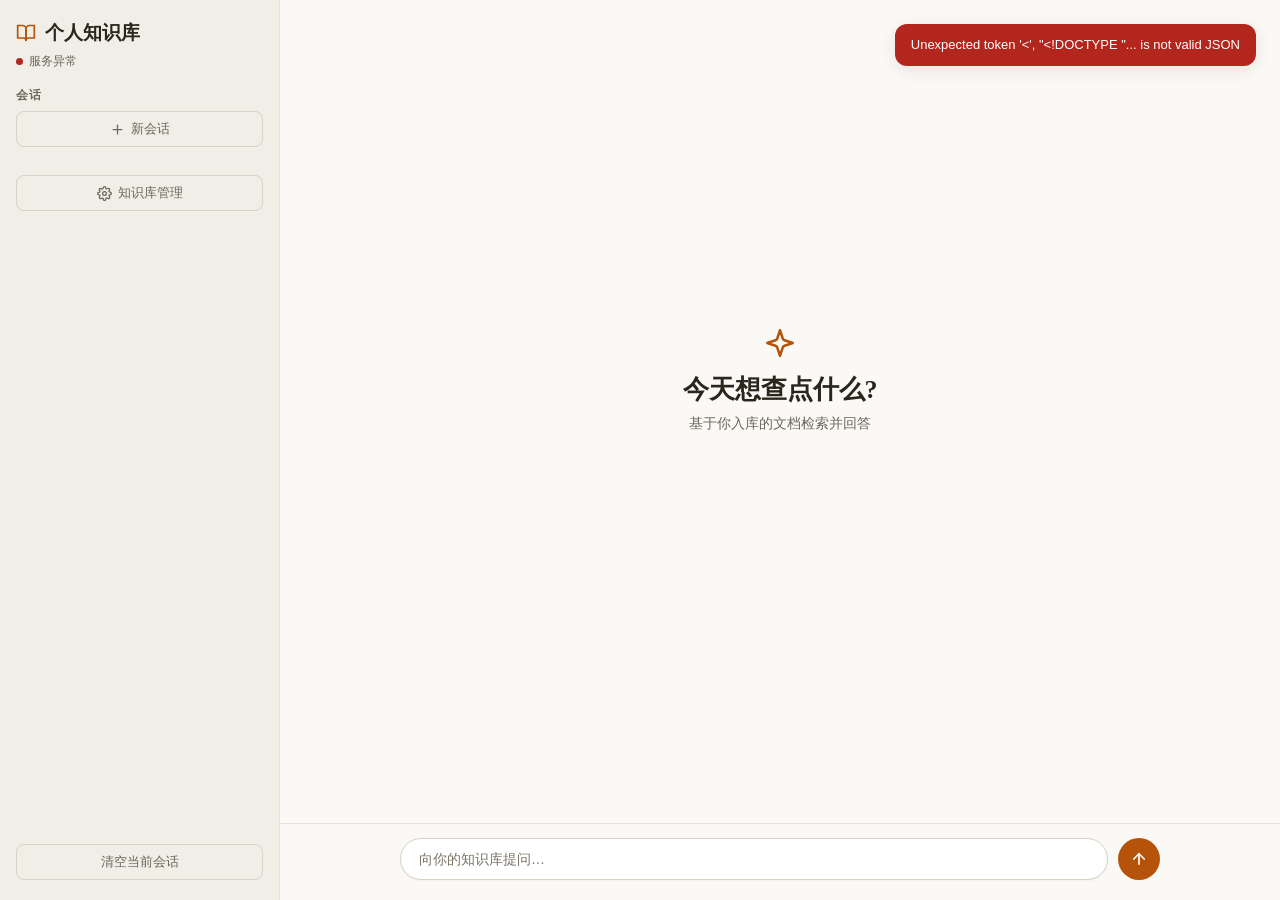
==== commit dba413ff: "企业级 RAG 升级:LangGraph 编排 + 多路混合检索 + BGE embedding + MinIO 存储 + MCP Web 搜索 - LangGraph 拆分 ingest/query" ====
--- a/static/index.html
+++ b/static/index.html
@@ -129,7 +129,10 @@
   syncHero();
 };
 
-// ---------- 聊天 ----------
+// ---------- 聊天(流式) ----------
+// 发送 -> /chat/stream SSE:status 事件实时更新阶段文案(理解/召回/重排/生成,慢模型下
+// 首字前 40s+ 只有"检索中…"会像卡死),meta 事件到达渲染低置信度提示并把来源块
+// (top3)攒起来,delta 逐块追加答案,done 定格后把来源块追加在答案末尾 / error 报错。
 async function send() {
   const q = $("q").value.trim();
   if (!q) return;
@@ -144,21 +147,92 @@
   $("q").value = "";
   chatEl.scrollTop = chatEl.scrollHeight;
   try {
-    const r = await fetch("/chat", {
-      method: "POST", headers: { "Content-Type": "application/json" },
-      body: JSON.stringify({ question: q, session_id: currentSessionId }),
-    });
-    const data = await r.json();
-    if (!r.ok) throw new Error(data.detail || "请求失败");
-    chatEl.insertAdjacentHTML("beforeend", messageHtml(
-      { role: "assistant", content: data.answer, sources: data.sources, meta: data.meta }));
-    chatEl.scrollTop = chatEl.scrollHeight;
+    await streamAnswer(q, currentSessionId);
   } catch (e) {
+    // HTTP 级错误(400/404/5xx):按原逻辑给错误气泡
     chatEl.insertAdjacentHTML("beforeend",
       `<div class="msg bot msg-error">${SVG.alert}${escapeHtml(e.message)}</div>`);
   } finally {
     $("send").disabled = false;
     $("q").focus();
+  }
+}
+
+async function streamAnswer(question, sessionId) {
+  // 1. 占位气泡:检索中…
+  const botEl = document.createElement("div");
+  botEl.className = "msg bot";
+  botEl.innerHTML = `<div class="stream-text streaming">检索中…</div>`;
+  chatEl.appendChild(botEl);
+  let textEl = botEl.querySelector(".stream-text");
+  let answer = "";
+  let tailHtml = "";  // 来源块 + meta:先攒着,done 后追加到答案末尾
+
+  const r = await fetch("/chat/stream", {
+    method: "POST", headers: { "Content-Type": "application/json" },
+    body: JSON.stringify({ question, session_id: sessionId }),
+  });
+  if (!r.ok || !r.body) {
+    let detail = `请求失败(${r.status})`;
+    try { detail = (await r.json()).detail || detail; } catch { /* 非 JSON 响应 */ }
+    botEl.remove();
+    throw new Error(detail);
+  }
+
+  // 2. 逐帧解析 SSE(data: {json}\n\n)
+  const reader = r.body.getReader();
+  const dec = new TextDecoder();
+  let buf = "";
+  for (;;) {
+    const { done, value } = await reader.read();
+    if (done) break;
+    buf += dec.decode(value, { stream: true });
+    let sep;
+    while ((sep = buf.indexOf("\n\n")) !== -1) {
+      const frame = buf.slice(0, sep);
+      buf = buf.slice(sep + 2);
+      const data = frame.replace(/^data:\s*/, "").trim();
+      if (!data) continue;
+      let ev;
+      try { ev = JSON.parse(data); } catch { continue; }
+      if (ev.type === "status") {
+        // 阶段提示:只在答案还没开始流时更新占位文案(保留 streaming 动画)
+        if (!answer) textEl.textContent = ev.text;
+      } else if (ev.type === "meta") {
+        // 检索一完成:低置信度提示置顶;来源块 + meta 攒到 tailHtml,done 后挪到答案末尾
+        // (最多罗列 top3,重排序后前 3 已是全局最相关)
+        let html = "";
+        if (ev.low_confidence && ev.confidence != null) {
+          html += lowConfidenceHtml({ low_confidence: true, confidence: ev.confidence, threshold: ev.threshold });
+        }
+        if (ev.sources && ev.sources.length) {
+          let src = `<b class="src-title">${SVG.clip}参考来源</b>`;
+          for (const s of ev.sources.slice(0, 3)) src += srcItemHtml(s);
+          tailHtml = `<div class="sources">${src}</div>` + metaHtml(ev.meta);
+        }
+        html += `<div class="stream-text streaming">检索中…</div>`;
+        botEl.innerHTML = html;
+        textEl = botEl.querySelector(".stream-text");
+      } else if (ev.type === "delta") {
+        answer += ev.text;
+        textEl.classList.remove("streaming");
+        textEl.innerHTML = renderChatImages(escapeHtml(answer));
+        chatEl.scrollTop = chatEl.scrollHeight;
+      } else if (ev.type === "done") {
+        answer = ev.answer;
+        textEl.classList.remove("streaming");
+        textEl.innerHTML = renderChatImages(escapeHtml(answer));
+        // 参考来源放在答案之后
+        botEl.insertAdjacentHTML("beforeend", tailHtml);
+        chatEl.scrollTop = chatEl.scrollHeight;
+      } else if (ev.type === "error") {
+        // 流内错误:来源块仍追加在末尾(检索本身是有效信息),答案区显示错误
+        textEl.classList.remove("streaming");
+        textEl.innerHTML = `${SVG.alert}<span class="stream-error">${escapeHtml(ev.message || "生成失败")}</span>`;
+        botEl.classList.add("msg-error");
+        botEl.insertAdjacentHTML("beforeend", tailHtml);
+      }
+    }
   }
 }
 $("send").onclick = send;
--- a/static/style.css
+++ b/static/style.css
@@ -19,6 +19,8 @@
   --notice-bg: #FFF7E8;      /* MinerU 提示暖底 */
   --notice-border: #F0D9A8;
   --notice-text: #7A4E10;
+  --warn-bg: #FBE4B5;         /* 警告态 toast 底(如"全重复上传"友情提示) */
+  --warn-text: #6B3D08;
   /* 圆角 */
   --radius-sm: 8px;
   --radius-md: 12px;
@@ -129,6 +131,19 @@
 details summary { cursor: pointer; color: var(--accent); font-size: 12.5px;
                   margin-top: 8px; user-select: none; }
 details summary:hover { color: var(--accent-hover); }
+
+/* 低置信度友情提示:复用管理页 .notice 的暖色令牌(#7A4E10 on #FFF7E8 已验证 ≥4.5:1) */
+.conf-notice { display: flex; align-items: flex-start; gap: 6px; margin-top: 10px;
+              background: var(--notice-bg); border: 1px solid var(--notice-border);
+              color: var(--notice-text); border-radius: var(--radius-sm);
+              padding: 8px 12px; font-size: 12.5px; line-height: 1.5; }
+.conf-notice .ic { color: var(--notice-text); margin-top: 2px; }
+
+/* 流式答案:占位"检索中…"闪烁,首个 delta 到达即移除 streaming 类 */
+.stream-text { min-height: 1em; }
+.stream-text.streaming { color: var(--text-secondary); animation: pulse 1.2s ease-in-out infinite; }
+@keyframes pulse { 0%, 100% { opacity: .45; } 50% { opacity: 1; } }
+.stream-error { color: var(--danger); }
 
 /* 空状态问候(#chat 的兄弟节点,#main.empty 时顶替 #chat 展示;
    不放进 #chat 内部 —— switchSession() 会 innerHTML="" 清空它) */
@@ -190,9 +205,6 @@
 .drop:hover, .drop.drag { background: var(--accent-soft); border-color: var(--accent);
                           color: var(--text); }
 
-/* 目录入库输入行 */
-.dir-row { display: flex; gap: 10px; }
-.dir-row input[type=text] { flex: 1; }
 
 /* 已入库文件列表:白/米底卡片行 */
 .file-list { list-style: none; font-size: 13px; }
@@ -209,6 +221,11 @@
 .file-list .view-md { color: var(--accent); cursor: pointer; flex-shrink: 0;
                       margin-left: 10px; font-size: 12px; }
 .file-list .view-md:hover { color: var(--accent-hover); text-decoration: underline; }
+/* 删除按钮:默认次级色,hover 变 danger(对齐 .session-list .del 先例) */
+.file-list .del-file { color: var(--text-secondary); cursor: pointer; flex-shrink: 0;
+                       margin-left: 10px; }
+.file-list .del-file .ic { width: 14px; height: 14px; }
+.file-list .del-file:hover { color: var(--danger); }
 .file-list .empty { opacity: .65; background: transparent; border-color: transparent; }
 
 .stat { font-size: 12.5px; color: var(--text-secondary); margin-top: 12px; }
@@ -251,10 +268,72 @@
                          margin: 12px auto; border-radius: var(--radius-sm);
                          box-shadow: var(--shadow-sm); }
 
+/* ========== 9.1 重复上传提示模态 ========== */
+/* 沿用 .md-overlay 视觉约定:全屏遮罩 + 居中白底卡片;z-index 高于 loading-mask。 */
+.dup-overlay { display: none; position: fixed; inset: 0; background: rgba(41, 38, 28, .45);
+               z-index: 110; align-items: center; justify-content: center; }
+.dup-overlay.show { display: flex; }
+.dup-box { background: var(--surface); width: min(440px, 92vw);
+           border-radius: var(--radius-lg); box-shadow: var(--shadow-md);
+           display: flex; flex-direction: column; overflow: hidden; }
+/* 标题区:左侧暖色圆形背景图标 + 标题文字,右上角关闭 X */
+.dup-box header { padding: 18px 22px 14px; display: flex; align-items: flex-start;
+                  gap: 14px; position: relative; }
+.dup-icon-circle { width: 38px; height: 38px; border-radius: 50%;
+                   background: var(--warn-bg); color: var(--warn-text);
+                   display: grid; place-items: center; flex-shrink: 0; }
+.dup-icon-circle svg { width: 20px; height: 20px; }
+.dup-title-wrap { flex: 1; min-width: 0; padding-top: 3px; }
+.dup-title { font-size: 15.5px; font-weight: 600; color: var(--text);
+             line-height: 1.35; }
+.dup-subtitle { font-size: 12.5px; color: var(--text-secondary);
+                margin-top: 4px; line-height: 1.4; }
+.dup-close { position: absolute; top: 12px; right: 12px; width: 28px; height: 28px;
+             border: 0; background: transparent; color: var(--text-secondary);
+             cursor: pointer; border-radius: var(--radius-sm);
+             display: grid; place-items: center; }
+.dup-close:hover { background: var(--surface-hover); color: var(--text); }
+.dup-close svg { width: 16px; height: 16px; }
+/* 文件名列表:chip 风格(浅暖底胶囊),最多两列 flex wrap */
+.dup-box .dup-body { padding: 4px 22px 18px; max-height: 50vh; overflow: auto; }
+.dup-files { list-style: none; display: flex; flex-wrap: wrap; gap: 7px; }
+.dup-files li { background: var(--bg); color: var(--text); font-size: 12.5px;
+                padding: 5px 11px; border-radius: var(--radius-full);
+                border: 1px solid var(--border); line-height: 1.4;
+                max-width: 100%; overflow: hidden; text-overflow: ellipsis;
+                white-space: nowrap; }
+.dup-box footer { padding: 12px 22px 16px; display: flex; justify-content: flex-end;
+                  border-top: 1px solid var(--border); }
+.dup-box footer .btn { padding: 9px 22px; font-size: 13.5px; }
+
 /* ========== 10. toast ========== */
+/* 三态:成功(默认深底)/ 警告(暖橙底)/ 错误(红底)。多行文件名列表自然折行,max-width 防溢出。 */
 .toast { position: fixed; right: 24px; top: 24px; padding: 11px 16px;
          background: var(--text); color: var(--bg); border-radius: var(--radius-md);
-         font-size: 13px; box-shadow: var(--shadow-md);
-         opacity: 0; transition: opacity .3s; pointer-events: none; z-index: 99; }
+         font-size: 13px; line-height: 1.5; box-shadow: var(--shadow-md);
+         opacity: 0; transition: opacity .3s; pointer-events: none; z-index: 99;
+         max-width: 380px; white-space: pre-line; word-break: break-word; }
 .toast.show { opacity: 1; }
+.toast.warn { background: var(--warn-bg); color: var(--warn-text); }
 .toast.err { background: var(--danger); color: #fff; }
+
+/* ========== 10.1 Loading 遮罩(管理页耗时入库时使用) ========== */
+.loading-mask { position: fixed; inset: 0; background: rgba(41, 38, 28, .42);
+                 display: none; align-items: center; justify-content: center;
+                 z-index: 100; pointer-events: auto; }
+.loading-mask.show { display: flex; }
+.loading-card { background: var(--surface); padding: 22px 28px;
+                border-radius: var(--radius-md); box-shadow: var(--shadow-md);
+                display: flex; flex-direction: column; align-items: center; gap: 14px;
+                max-width: 420px; min-width: 240px; }
+.loading-spinner { width: 30px; height: 30px; border-radius: 50%;
+                   border: 3px solid var(--border-strong);
+                   border-top-color: var(--accent);
+                   animation: loading-spin .8s linear infinite; }
+@keyframes loading-spin { to { transform: rotate(360deg); } }
+.loading-text { color: var(--text); font-size: 14px; text-align: center;
+                line-height: 1.5; word-break: break-word; }
+.loading-files { color: var(--text-secondary); font-size: 12.5px;
+                 list-style: none; text-align: left; max-width: 360px; }
+.loading-files li { padding: 2px 0;
+                    overflow: hidden; text-overflow: ellipsis; white-space: nowrap; }
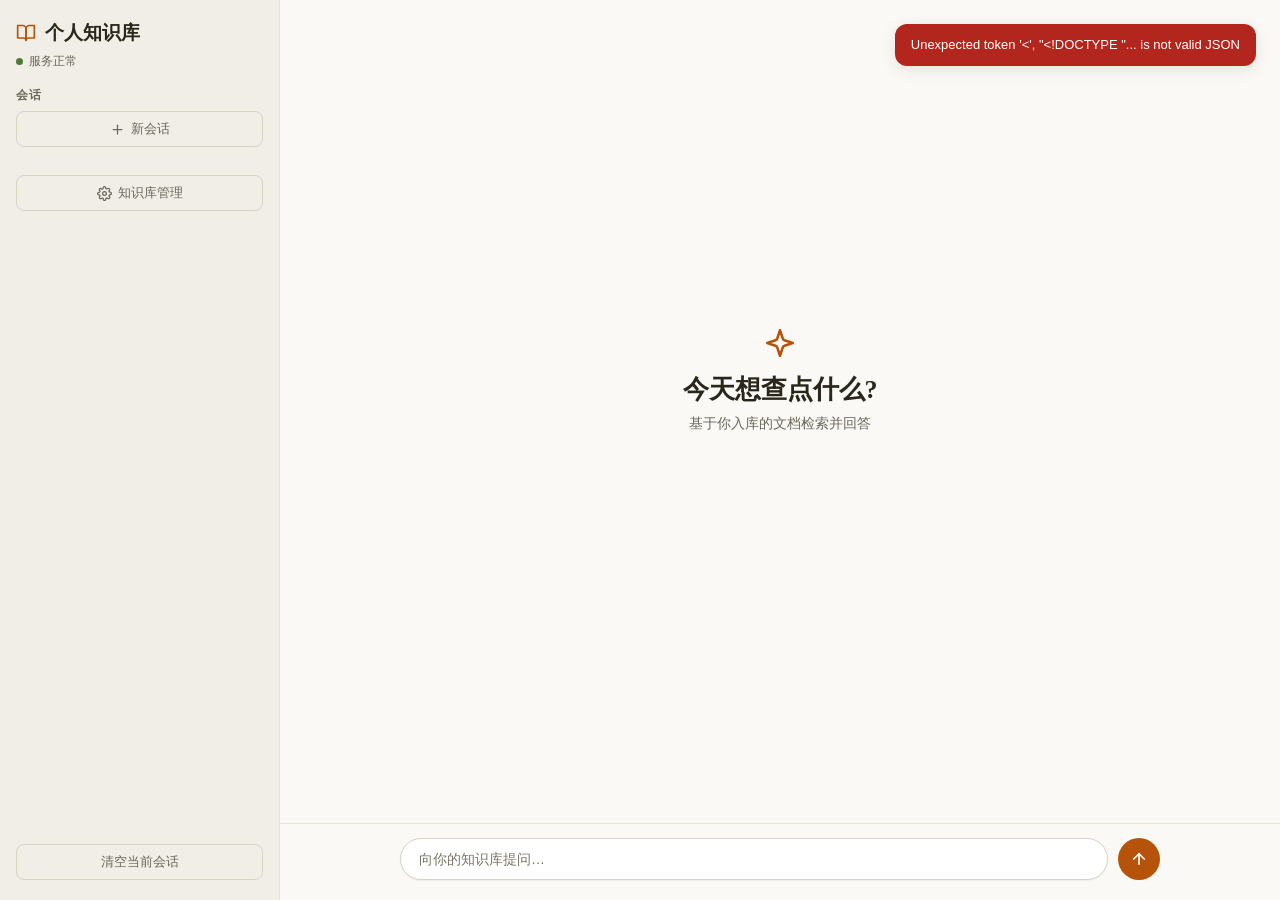
==== commit 620be62a: "搜索模式三选一(知识库/联网/小红书)+ 来源链接可跳转(xhs 带 xsec_token 直达笔记页) - 搜索模式互斥路由 search_mode ∈ {kb, web, xhs}:前端下拉选择 " ====
--- a/static/index.html
+++ b/static/index.html
@@ -32,6 +32,11 @@
   </div>
   <div id="input-bar">
     <div class="input-wrap">
+      <select id="search-mode" class="mode-select" title="搜索模式" aria-label="搜索模式">
+        <option value="kb">仅知识库</option>
+        <option value="web">联网搜索</option>
+        <option value="xhs">小红书</option>
+      </select>
       <input id="q" placeholder="向你的知识库提问…" autocomplete="off">
       <button id="send" title="发送" aria-label="发送"><svg class="ic" viewBox="0 0 24 24" fill="none" stroke="currentColor" stroke-width="2.2" stroke-linecap="round" stroke-linejoin="round"><path d="M12 19V5"/><path d="M5 12l7-7 7 7"/></svg></button>
     </div>
@@ -170,7 +175,7 @@
 
   const r = await fetch("/chat/stream", {
     method: "POST", headers: { "Content-Type": "application/json" },
-    body: JSON.stringify({ question, session_id: sessionId }),
+    body: JSON.stringify({ question, session_id: sessionId, search_mode: currentSearchMode() }),
   });
   if (!r.ok || !r.body) {
     let detail = `请求失败(${r.status})`;
@@ -238,6 +243,41 @@
 $("send").onclick = send;
 $("q").onkeydown = e => { if (e.key === "Enter") send(); };
 
+// ---------- 搜索模式下拉(kb / web / xhs) ----------
+// 默认 CSS display:none,拉取 /api/config 确认有外部源可用时才显示(避免闪现)。
+// 选项按部署可用性过滤:源不可用隐藏对应项;两外部源均不可用整体隐藏(回落到无此控件的现状)。
+// 选择存 localStorage["search_mode"],刷新恢复(恢复值不可用回落 kb);提交时随请求体发送。
+async function initSearchModeSelector() {
+  const sel = $("search-mode");
+  const opts = { kb: sel.querySelector('option[value="kb"]'),
+                 web: sel.querySelector('option[value="web"]'),
+                 xhs: sel.querySelector('option[value="xhs"]') };
+  let cfg = { web_search_enabled: false, xhs_enabled: false };
+  try {
+    const r = await fetch("/api/config");
+    if (r.ok) cfg = await r.json();
+  } catch { /* /api/config 不可达:两外部源都按不可用处理,下拉隐藏 */ }
+
+  // 按可用性增删外部选项(kb 恒在)
+  if (!cfg.web_search_enabled) opts.web.remove();
+  if (!cfg.xhs_enabled) opts.xhs.remove();
+  if (!cfg.web_search_enabled && !cfg.xhs_enabled) {
+    sel.style.display = "none";  // 两外部源均不可用:整体隐藏
+    return;
+  }
+  sel.style.display = "block";  // 显式 block(CSS 默认 none,空串会回落隐藏)
+
+  // 恢复上次选择;不可用 / 不存在则回落仅知识库
+  const saved = localStorage.getItem("search_mode");
+  sel.value = (saved && sel.querySelector(`option[value="${saved}"]`)) ? saved : "kb";
+  sel.onchange = () => localStorage.setItem("search_mode", sel.value);
+}
+function currentSearchMode() {
+  const sel = $("search-mode");
+  return sel.style.display === "none" ? "kb" : (sel.value || "kb");
+}
+initSearchModeSelector();
+
 // ---------- 启动 ----------
 fetch("/docs").then(r => {
   const st = $("status");
--- a/static/style.css
+++ b/static/style.css
@@ -127,6 +127,12 @@
        margin: 6px 0; border-radius: var(--radius-sm); }
 .src-score { float: right; color: var(--text-secondary); }
 .src-snippet { color: var(--text-secondary); }
+/* 来源跳转链接(chat-source-links):颜色随设计令牌,不硬编码内联色;新标签打开由 a 属性承担 */
+.src-link { color: var(--accent); text-decoration: none; display: inline-flex;
+            align-items: center; gap: 3px; font-weight: 600; }
+.src-link:hover { color: var(--accent-hover); text-decoration: underline; }
+.src-link .link-ic { width: 12px; height: 12px; color: var(--accent); }
+.src-link:hover .link-ic { color: var(--accent-hover); }
 .meta { color: var(--text-secondary); font-size: 11.5px; margin-top: 8px; }
 details summary { cursor: pointer; color: var(--accent); font-size: 12.5px;
                   margin-top: 8px; user-select: none; }
@@ -160,6 +166,12 @@
 #input-bar { padding: 14px 20px 20px; background: var(--bg);
              border-top: 1px solid var(--border); }
 .input-wrap { max-width: 760px; margin: 0 auto; display: flex; gap: 10px; align-items: center; }
+/* 搜索模式下拉(输入框左侧);两外部源都不可用时由 JS 整体 display:none */
+.mode-select { display: none; flex-shrink: 0; padding: 9px 12px; border: 1px solid var(--border-strong);
+  border-radius: var(--radius-full); background: var(--surface); color: var(--text);
+  font-size: 13px; outline: none; cursor: pointer; box-shadow: var(--shadow-sm); }
+.mode-select:focus { border-color: var(--accent); }
+
 #q { flex: 1; padding: 12px 18px; border: 1px solid var(--border-strong);
      border-radius: var(--radius-full); background: var(--surface);
      box-shadow: var(--shadow-sm); font-size: 14px; outline: none;
